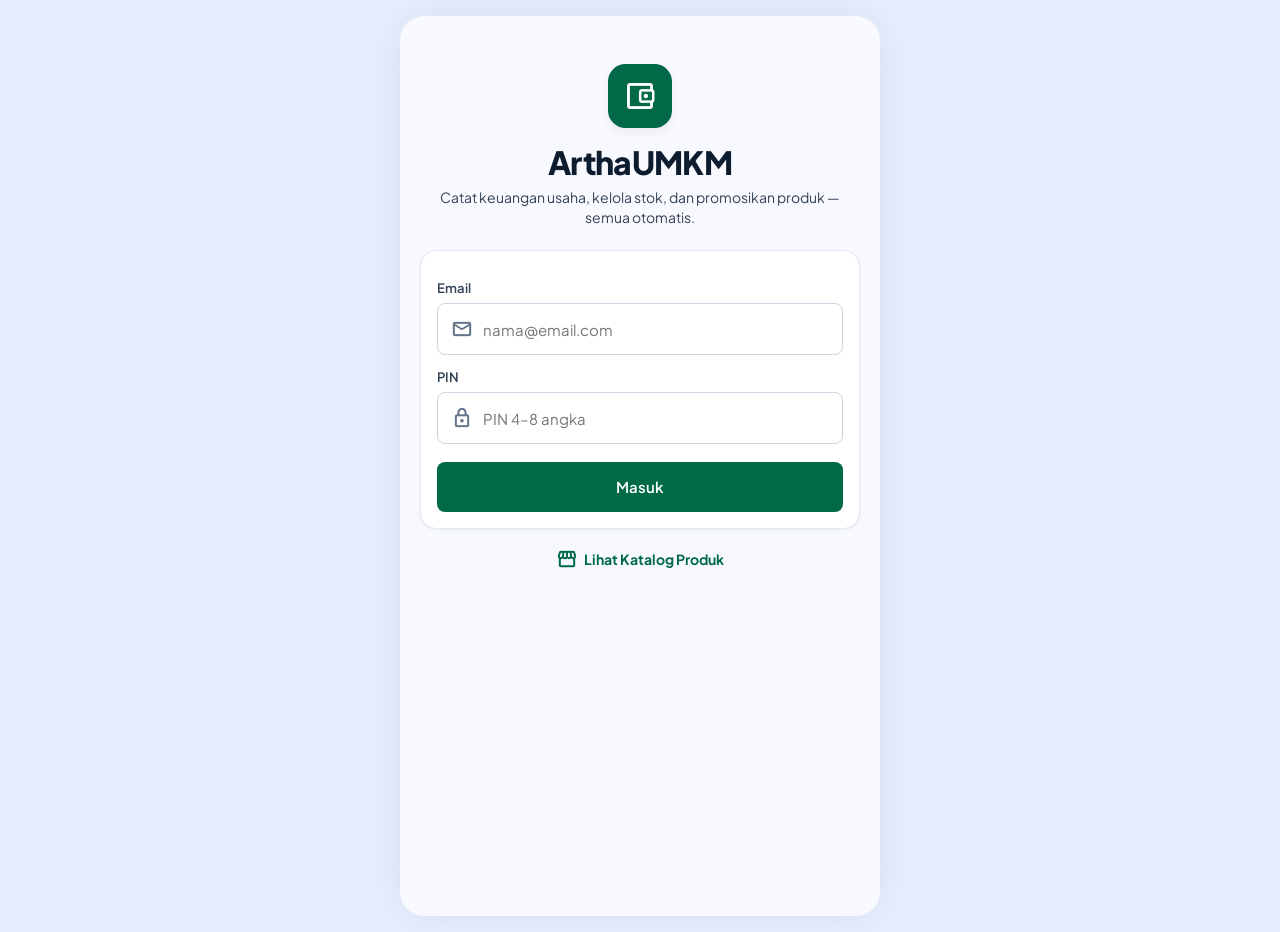
==== index.html @ fe731b88 "Upload pertama" ====
<!DOCTYPE html>
<html lang="id">
<head>
  <meta charset="UTF-8">
  <meta name="viewport" content="width=device-width, initial-scale=1, viewport-fit=cover">
  <meta name="theme-color" content="#006948">
  <title>ArthaUMKM — Keuangan Otomatis UMKM</title>
  <link rel="preconnect" href="https://fonts.googleapis.com">
  <link rel="preconnect" href="https://fonts.gstatic.com" crossorigin>
  <link href="https://fonts.googleapis.com/css2?family=Plus+Jakarta+Sans:wght@400;500;600;700;800&display=swap" rel="stylesheet">
  <link href="https://fonts.googleapis.com/css2?family=Material+Symbols+Outlined:opsz,wght,FILL,GRAD@20..48,400,0..1,0&display=swap" rel="stylesheet">
  <link rel="stylesheet" href="css/style.css">
</head>
<body>
<div id="app">

  <!-- ============ LOGIN ============ -->
  <section id="screen-login" class="screen" hidden>
    <div class="login-wrap">
      <div class="brand-mark"><span class="ms">account_balance_wallet</span></div>
      <h1 class="login-title">ArthaUMKM</h1>
      <p class="login-sub">Catat keuangan usaha, kelola stok, dan promosikan produk — semua otomatis.</p>
      <form id="login-form" class="card login-card" autocomplete="on">
        <label class="field-label" for="login-email">Email</label>
        <div class="input"><span class="ms">mail</span><input id="login-email" type="email" inputmode="email" autocomplete="username" placeholder="nama@email.com" required></div>
        <label class="field-label" for="login-pin">PIN</label>
        <div class="input"><span class="ms">lock</span><input id="login-pin" type="password" inputmode="numeric" autocomplete="current-password" placeholder="PIN 4–8 angka" required></div>
        <button class="btn btn-primary btn-block" type="submit" id="login-btn">Masuk</button>
      </form>
      <a class="link-catalog" href="katalog.html"><span class="ms">storefront</span> Lihat Katalog Produk</a>
    </div>
  </section>

  <!-- ============ SHELL ============ -->
  <div id="shell" hidden>
    <header class="topbar">
      <div class="logo"><span class="ms">account_balance_wallet</span></div>
      <div class="topbar-title"><b>ArthaUMKM</b><small id="topbar-sub">Beranda</small></div>
      <span class="badge" id="role-badge">Pemilik</span>
      <button class="avatar" id="avatar-btn" aria-label="Menu akun"></button>
    </header>

    <main id="views">
      <section id="view-beranda" class="view"></section>
      <section id="view-catat" class="view"></section>
      <section id="view-produk" class="view"></section>
      <section id="view-laporan" class="view"></section>
      <section id="view-transaksi" class="view"></section>
    </main>

    <nav class="bottom-nav" id="bottom-nav">
      <button data-nav="beranda"><span class="ms">dashboard</span><small>Beranda</small></button>
      <button class="nav-spacer" data-nav="catat" aria-label="Catat transaksi"><span class="fab"><span class="ms">add</span></span><small>Catat</small></button>
      <button data-nav="produk"><span class="ms">inventory_2</span><small>Produk</small></button>
      <button data-nav="laporan"><span class="ms">description</span><small>Laporan</small></button>
    </nav>
  </div>

  <div id="sheet-root"></div>
  <div id="notif" class="notif" role="status"></div>
  <div id="loading" class="loading" hidden><div class="spinner"></div></div>
</div>

<script src="js/config.js"></script>
<script src="js/api.js"></script>
<script src="js/utils.js"></script>
<script src="js/app.js"></script>
</body>
</html>
---- css/style.css ----
/* ============================================================
   ArthaUMKM — "Artha Nusantara" design system
   Mobile-first (390px) · Plus Jakarta Sans · Emerald + Slate
   ============================================================ */
:root {
  --bg: #f8f9ff;
  --surface: #ffffff;
  --surface-low: #eff4ff;
  --surface-cont: #e6eeff;
  --surface-high: #dde9ff;
  --ink: #0d1c2f;
  --slate-900: #0f172a;
  --slate-700: #334155;
  --slate-500: #64748b;
  --slate-300: #cbd5e1;
  --border: #e2e8f0;
  --primary: #006948;
  --primary-hover: #005137;
  --primary-c: #00855d;
  --accent: #059669;
  --accent-tint: #ecfdf5;
  --mint: #85f8c4;
  --on-mint: #002114;
  --sec-c: #dae2fd;
  --on-sec-c: #3f465c;
  --tertiary: #ba0035;
  --tert-tint: #fff1f2;
  --tert-border: #ffd0d4;
  --warn: #d97706;
  --warn-tint: #fffbeb;
  --r-sm: .5rem;
  --r-md: .75rem;
  --r-lg: 1rem;
  --r-xl: 1.5rem;
  --sh1: 0 1px 3px rgba(15, 23, 42, .05);
  --sh2: 0 4px 12px -2px rgba(15, 23, 42, .08);
  --sh3: 0 -4px 16px rgba(15, 23, 42, .06);
  --sh4: 0 16px 32px -8px rgba(15, 23, 42, .2);
}

* { box-sizing: border-box; -webkit-tap-highlight-color: transparent; }
html, body { margin: 0; padding: 0; }
body {
  font-family: 'Plus Jakarta Sans', system-ui, -apple-system, 'Segoe UI', Roboto, sans-serif;
  background: var(--surface-cont);
  color: var(--ink);
  font-size: 14px; line-height: 20px;
  font-variant-numeric: tabular-nums;
}
[hidden] { display: none !important; }
button { font: inherit; color: inherit; cursor: pointer; border: 0; background: none; }
input, select, textarea { font: inherit; color: inherit; }
a { color: var(--primary); text-decoration: none; }
h1, h2, h3, p { margin: 0; }

.ms {
  font-family: 'Material Symbols Outlined'; font-weight: 400; font-style: normal;
  font-size: 22px; line-height: 1; letter-spacing: normal; text-transform: none;
  display: inline-block; white-space: nowrap; word-wrap: normal; direction: ltr;
  -webkit-font-feature-settings: 'liga'; font-feature-settings: 'liga'; -webkit-font-smoothing: antialiased;
  font-variation-settings: 'FILL' 0, 'wght' 500; vertical-align: middle; user-select: none; flex: none;
}
.ms.fill { font-variation-settings: 'FILL' 1, 'wght' 500; }
.ms.sm { font-size: 18px; }
.ms.xs { font-size: 16px; }

/* ---------- Layout ---------- */
#app { max-width: 480px; margin: 0 auto; min-height: 100vh; min-height: 100dvh; background: var(--bg); position: relative; box-shadow: 0 0 40px rgba(15, 23, 42, .08); }
.view { display: none; padding: 0 1rem 7.5rem; }
.view.active { display: block; }
.stack > * + * { margin-top: .75rem; }

.topbar {
  position: sticky; top: 0; z-index: 30; display: flex; align-items: center; gap: .6rem;
  padding: .7rem 1rem; background: rgba(248, 249, 255, .92); backdrop-filter: blur(8px);
}
.logo { width: 38px; height: 38px; border-radius: .6rem; background: var(--primary); color: #fff; display: grid; place-items: center; }
.topbar-title { flex: 1; min-width: 0; line-height: 1.1; }
.topbar-title b { display: block; font-size: 20px; font-weight: 800; letter-spacing: -.02em; }
.topbar-title small { color: var(--slate-700); font-weight: 600; font-size: 13px; }
.badge { background: var(--mint); color: var(--on-mint); font-size: 12px; font-weight: 700; padding: .25rem .7rem; border-radius: 99px; }
.avatar { width: 40px; height: 40px; border-radius: 50%; background: var(--primary-c); color: #fff; font-weight: 800; display: grid; place-items: center; border: 2px solid #fff; box-shadow: var(--sh1); }

/* ---------- Cards ---------- */
.card { background: var(--surface); border: 1px solid var(--border); border-radius: var(--r-lg); padding: 1rem; box-shadow: var(--sh1); }
.card.lift { box-shadow: var(--sh2); }
.card-title { font-size: 16px; font-weight: 700; letter-spacing: -.01em; }
.card-sub { font-size: 12px; color: var(--slate-500); }
.row { display: flex; align-items: center; gap: .5rem; }
.row.between { justify-content: space-between; }
.grow { flex: 1; min-width: 0; }
.muted { color: var(--slate-500); }
.small { font-size: 12px; line-height: 16px; }
.up { color: var(--accent); } .down { color: var(--tertiary); }
.sec-head { display: flex; align-items: baseline; justify-content: space-between; margin: 1.1rem 0 .55rem; }
.sec-head h2 { font-size: 18px; font-weight: 700; letter-spacing: -.01em; }
.sec-head a, .sec-head button { color: var(--accent); font-weight: 600; font-size: 13px; }
.page-title { font-size: 24px; font-weight: 800; letter-spacing: -.02em; line-height: 32px; margin: .2rem 0 .8rem; }

/* ---------- Buttons ---------- */
.btn { height: 50px; padding: 0 1.1rem; border-radius: var(--r-sm); font-weight: 600; font-size: 15px; display: inline-flex; align-items: center; justify-content: center; gap: .5rem; transition: transform .05s, background .15s; }
.btn:active { transform: translateY(1px); }
.btn:disabled { opacity: .55; pointer-events: none; }
.btn-primary { background: var(--primary); color: #fff; }
.btn-primary:active { background: var(--primary-hover); }
.btn-mint { background: var(--mint); color: var(--on-mint); }
.btn-soft { background: var(--sec-c); color: var(--on-sec-c); }
.btn-secondary { background: #f1f5f9; color: var(--slate-700); border: 1px solid var(--slate-300); }
.btn-danger { background: var(--tert-tint); color: var(--tertiary); }
.btn-danger-solid { background: var(--tertiary); color: #fff; }
.btn-block { width: 100%; }
.btn-sm { height: 36px; padding: 0 .8rem; font-size: 13px; border-radius: .5rem; }
.icon-btn { width: 40px; height: 40px; border-radius: 50%; display: grid; place-items: center; background: var(--sec-c); color: var(--on-sec-c); position: relative; }
.icon-btn .dot-badge { position: absolute; top: 7px; right: 8px; width: 9px; height: 9px; border-radius: 50%; background: var(--tertiary); border: 2px solid var(--sec-c); }

/* ---------- Chips ---------- */
.chips { display: flex; flex-wrap: wrap; gap: .5rem; }
.chips.scroll { flex-wrap: nowrap; overflow-x: auto; scrollbar-width: none; margin: 0 -1rem; padding: 0 1rem; }
.chips.scroll::-webkit-scrollbar { display: none; }
.chip { height: 36px; padding: 0 .9rem; border-radius: 99px; background: var(--surface-cont); color: var(--on-sec-c); font-weight: 600; font-size: 13px; display: inline-flex; align-items: center; gap: .35rem; white-space: nowrap; border: 1.5px solid transparent; flex: none; }
.chip.outline { background: #fff; border-color: var(--border); color: var(--slate-700); }
.chip.on { background: var(--mint); color: var(--on-mint); border-color: transparent; }
.chip.outline.on { background: var(--accent-tint); color: var(--accent); border-color: var(--accent); }
.chip .count { background: var(--tertiary); color: #fff; border-radius: 99px; font-size: 11px; padding: 0 .4rem; line-height: 16px; }
.chip-primary { background: var(--primary); color: #fff; }
.chip-expense { background: var(--sec-c); color: var(--tertiary); }
.pill { font-size: 11px; font-weight: 700; padding: .15rem .55rem; border-radius: 99px; letter-spacing: .02em; display: inline-flex; align-items: center; gap: .25rem; }
.pill.green { background: var(--accent-tint); color: var(--accent); }
.pill.red { background: var(--tert-tint); color: var(--tertiary); }
.pill.warn { background: var(--warn-tint); color: var(--warn); }
.pill.mint { background: var(--mint); color: var(--on-mint); }

/* ---------- Home ---------- */
.sync-row { display: flex; align-items: center; gap: .4rem; font-size: 12px; font-weight: 600; color: var(--slate-700); padding: .3rem 0; }
.sync-row .dot { width: 8px; height: 8px; border-radius: 50%; background: var(--accent); }
.sync-row .grow { display: flex; align-items: center; gap: .35rem; }
.greet { display: flex; align-items: center; justify-content: space-between; margin: .3rem 0 .9rem; }
.greet h1 { font-size: 24px; font-weight: 800; letter-spacing: -.02em; line-height: 30px; }
.greet p { color: var(--slate-700); display: flex; gap: .3rem; align-items: center; }
.hero { border-radius: var(--r-xl); padding: 1.1rem; color: #fff; background: linear-gradient(135deg, #006948 0%, #00855d 100%); box-shadow: var(--sh2); position: relative; overflow: hidden; }
.hero::after { content: ''; position: absolute; right: -50px; bottom: -60px; width: 190px; height: 190px; border-radius: 50%; background: rgba(255, 255, 255, .08); }
.hero > * { position: relative; z-index: 1; }
.hero-top { display: flex; justify-content: space-between; align-items: center; font-weight: 700; font-size: 13px; letter-spacing: .04em; color: #d6fbe8; text-transform: uppercase; }
.hero-top .pill { background: rgba(255, 255, 255, .22); color: #fff; }
.hero-amount { font-size: 34px; line-height: 42px; font-weight: 800; letter-spacing: -.02em; margin-top: .5rem; }
.hero-growth { display: flex; gap: .5rem; align-items: center; font-size: 13px; color: #d6fbe8; }
.hero-growth b { background: rgba(255, 255, 255, .2); color: #fff; padding: .1rem .5rem; border-radius: .4rem; }
.hero-split { display: grid; grid-template-columns: 1fr 1fr; gap: .5rem; background: rgba(255, 255, 255, .13); border-radius: var(--r-md); padding: .8rem; margin-top: .9rem; }
.hero-split small { display: flex; align-items: center; gap: .3rem; font-size: 12px; font-weight: 600; color: #d6fbe8; }
.hero-split b { display: block; font-size: 17px; font-weight: 800; margin-top: .2rem; letter-spacing: -.01em; }
.hero-foot { display: flex; justify-content: space-between; align-items: flex-end; margin-top: .9rem; font-size: 12px; font-weight: 700; color: #d6fbe8; }
.hero-foot b { font-size: 20px; color: #fff; font-weight: 800; }

.alert-card { background: var(--tert-tint); border: 1px solid var(--tert-border); border-radius: var(--r-lg); padding: .9rem; }
.alert-card .ico { width: 40px; height: 40px; border-radius: 50%; background: var(--tertiary); color: #fff; display: grid; place-items: center; }
.alert-card h3 { color: var(--tertiary); font-size: 15px; font-weight: 700; }
.alert-card p { font-size: 12px; color: var(--slate-700); }
.mini-prod { background: #fff; border-radius: .6rem; padding: .5rem .6rem; display: flex; align-items: center; gap: .4rem; min-width: 0; flex: 1; font-size: 13px; font-weight: 600; }
.mini-prod span:nth-child(2) { flex: 1; overflow: hidden; text-overflow: ellipsis; white-space: nowrap; }

/* bars */
.bars { display: flex; align-items: flex-end; gap: .5rem; height: 170px; margin-top: .6rem; }
.bar-col { flex: 1; display: flex; flex-direction: column; align-items: center; justify-content: flex-end; height: 100%; gap: .2rem; min-width: 0; }
.bar-col .v { font-size: 10px; color: var(--slate-500); white-space: nowrap; }
.bar-col .v.hi { color: var(--primary); font-weight: 800; }
.bar-col .b { width: 100%; max-width: 36px; border-radius: .4rem .4rem .15rem .15rem; background: var(--sec-c); min-height: 3px; transition: height .4s; }
.bar-col .b.hi { background: var(--primary); }
.bar-col .l { font-size: 12px; font-weight: 600; color: var(--slate-700); margin-top: .15rem; }
.bar-col .l.hi { color: var(--primary); font-weight: 800; }
.gbars { display: flex; align-items: flex-end; justify-content: space-around; height: 160px; border-bottom: 1px solid var(--border); margin-top: .8rem; }
.gcol { display: flex; flex-direction: column; align-items: center; justify-content: flex-end; height: 100%; flex: 1; position: relative; }
.gpair { display: flex; align-items: flex-end; gap: 4px; height: 100%; }
.gpair i { display: block; width: 24px; border-radius: .3rem .3rem 0 0; min-height: 2px; }
.gpair i.m { background: var(--primary); } .gpair i.k { background: var(--tertiary); }
.gcol .tag { position: absolute; top: 0; font-size: 10px; background: var(--mint); color: var(--on-mint); border-radius: 99px; padding: 0 .4rem; font-weight: 700; }
.glabels { display: flex; justify-content: space-around; margin-top: .4rem; font-size: 12px; font-weight: 600; color: var(--slate-700); }
.glabels span { flex: 1; text-align: center; }
.legend { display: flex; gap: 1rem; font-size: 12px; font-weight: 600; margin-top: .6rem; }
.legend i { display: inline-block; width: 10px; height: 10px; border-radius: 50%; margin-right: .3rem; }

/* ---------- Transaction list ---------- */
.tx-list { padding: 0 .9rem; }
.tx { display: flex; align-items: center; gap: .7rem; padding: .75rem 0; border-bottom: 1px solid #f1f5f9; }
.tx:last-child { border-bottom: 0; }
.tx-ico { width: 40px; height: 40px; border-radius: 50%; display: grid; place-items: center; flex: none; }
.tx-ico.in { background: var(--accent-tint); color: var(--accent); }
.tx-ico.out { background: var(--tert-tint); color: var(--tertiary); }
.tx-title { font-weight: 600; font-size: 14px; color: var(--slate-900); overflow: hidden; text-overflow: ellipsis; white-space: nowrap; }
.tx-sub { font-size: 12px; color: var(--slate-500); display: flex; flex-wrap: wrap; gap: .25rem .45rem; align-items: center; }
.tx-amt { text-align: right; flex: none; }
.tx-amt b { display: block; font-size: 15px; font-weight: 700; letter-spacing: -.01em; }
.tx-amt small { font-size: 12px; color: var(--slate-700); font-weight: 600; }
.tx-amt .in { color: var(--accent); } .tx-amt .out { color: var(--tertiary); }
.tag { background: var(--sec-c); color: var(--on-sec-c); font-size: 11px; font-weight: 600; padding: 0 .4rem; border-radius: .3rem; display: inline-flex; align-items: center; gap: .2rem; }
.tx-actions { display: flex; gap: .3rem; margin-top: .3rem; }
.mini-btn { font-size: 12px; font-weight: 600; padding: .15rem .55rem; border-radius: .4rem; background: var(--sec-c); color: var(--on-sec-c); display: inline-flex; align-items: center; gap: .2rem; }
.mini-btn.danger { background: var(--tert-tint); color: var(--tertiary); }

/* ---------- Forms ---------- */
.field-label { display: block; font-weight: 600; font-size: 13px; color: var(--slate-700); margin: .7rem 0 .35rem; }
.input { display: flex; align-items: center; gap: .5rem; min-height: 52px; background: #fff; border: 1.5px solid var(--slate-300); border-radius: var(--r-sm); padding: 0 .8rem; color: var(--slate-500); }
.input.soft { background: var(--surface-low); border-color: transparent; }
.input:focus-within { outline: 2px solid var(--primary); outline-offset: 0; border-color: var(--primary); }
.input input, .input select, .input textarea { flex: 1; min-width: 0; border: 0; outline: 0; background: transparent; color: var(--ink); height: 48px; font-size: 15px; }
.input textarea { height: auto; padding: .8rem 0; resize: none; }
.input select { appearance: none; -webkit-appearance: none; }
.rp-input { display: flex; align-items: center; background: var(--surface-low); border-radius: var(--r-md); padding: 0 .9rem; height: 64px; }
.rp-input .rp { font-weight: 700; font-size: 20px; color: var(--slate-700); margin-right: .5rem; }
.rp-input input { flex: 1; min-width: 0; border: 0; background: transparent; outline: 0; font-size: 30px; font-weight: 800; color: var(--primary); letter-spacing: -.02em; }
.rp-input.out input { color: var(--tertiary); }
.seg { display: grid; grid-template-columns: 1fr 1fr; gap: 0; background: var(--surface-cont); padding: .25rem; border-radius: var(--r-md); }
.seg button { height: 46px; border-radius: .6rem; font-weight: 700; font-size: 15px; display: flex; align-items: center; justify-content: center; gap: .4rem; color: var(--slate-700); }
.seg button.on.in { background: var(--primary); color: #fff; box-shadow: var(--sh2); }
.seg button.on.out { background: var(--tertiary); color: #fff; box-shadow: var(--sh2); }
.banner { display: flex; align-items: center; gap: .5rem; background: var(--surface-cont); border-radius: var(--r-md); padding: .5rem .75rem; font-size: 12px; font-weight: 600; color: var(--slate-700); }
.banner .pill { margin-left: auto; background: var(--mint); color: var(--on-mint); }
.stepper { display: inline-flex; align-items: center; background: #fff; border-radius: .6rem; box-shadow: var(--sh1); }
.stepper button { width: 44px; height: 44px; display: grid; place-items: center; color: var(--slate-700); }
.stepper b { min-width: 36px; text-align: center; font-weight: 700; }
.sel-prod { background: var(--surface-low); border-radius: var(--r-md); padding: .7rem; margin-top: .6rem; }
.thumb { width: 52px; height: 52px; border-radius: .6rem; object-fit: cover; background: var(--surface-high); flex: none; display: grid; place-items: center; color: var(--on-sec-c); overflow: hidden; }
.thumb img { width: 100%; height: 100%; object-fit: cover; }
.file-box { display: flex; align-items: center; gap: .7rem; background: var(--surface-low); border: 1.5px dashed var(--slate-300); border-radius: var(--r-md); padding: .7rem; }
.switch { position: relative; width: 50px; height: 28px; flex: none; display: inline-block; }
.switch input { opacity: 0; width: 0; height: 0; position: absolute; }
.switch span { position: absolute; inset: 0; background: var(--slate-300); border-radius: 99px; transition: .2s; }
.switch span::after { content: ''; position: absolute; width: 22px; height: 22px; left: 3px; top: 3px; border-radius: 50%; background: #fff; transition: .2s; box-shadow: var(--sh1); }
.switch input:checked + span { background: var(--primary); }
.switch input:checked + span::after { transform: translateX(22px); }
.ico-box { width: 40px; height: 40px; border-radius: .6rem; display: grid; place-items: center; background: var(--sec-c); color: var(--on-sec-c); flex: none; }
.fine { text-align: center; color: var(--slate-500); font-size: 12px; margin-top: .6rem; }

/* ---------- Produk ---------- */
.prod-card { background: #fff; border: 1px solid var(--border); border-radius: var(--r-lg); padding: .8rem; box-shadow: var(--sh1); }
.prod-top { display: flex; gap: .8rem; }
.prod-img { width: 84px; height: 84px; border-radius: .7rem; background: var(--surface-high); overflow: hidden; flex: none; display: grid; place-items: center; color: var(--on-sec-c); position: relative; }
.prod-img img { width: 100%; height: 100%; object-fit: cover; }
.prod-img .sku { position: absolute; left: 4px; top: 4px; background: rgba(15, 23, 42, .7); color: #fff; font-size: 10px; font-weight: 700; padding: 0 .35rem; border-radius: .3rem; }
.prod-cat { font-size: 11px; font-weight: 800; letter-spacing: .06em; color: var(--accent); text-transform: uppercase; }
.prod-name { font-size: 17px; font-weight: 700; line-height: 22px; letter-spacing: -.01em; }
.price-box { display: grid; grid-template-columns: 1fr 1fr; gap: .5rem; background: var(--surface-low); border-radius: var(--r-md); padding: .6rem .8rem; margin-top: .7rem; }
.price-box small { font-size: 12px; color: var(--slate-700); }
.price-box b { display: block; font-size: 16px; font-weight: 800; }
.prod-foot { display: flex; align-items: center; justify-content: space-between; gap: .5rem; margin-top: .7rem; }
.prod-foot label { display: flex; align-items: center; gap: .5rem; font-weight: 600; font-size: 13px; }
.prod-card.habis .prod-name, .prod-card.habis .prod-img { opacity: .6; }
.restock-note { background: var(--tert-tint); border-radius: var(--r-md); padding: .6rem .8rem; margin-top: .7rem; font-size: 12px; color: var(--tertiary); font-weight: 600; }
.search { display: flex; align-items: center; gap: .6rem; background: #fff; border-radius: var(--r-md); padding: 0 .9rem; height: 50px; border: 1px solid var(--border); box-shadow: var(--sh1); color: var(--slate-500); }
.search input { flex: 1; border: 0; outline: 0; background: transparent; height: 48px; font-size: 15px; color: var(--ink); }

/* ---------- Report ---------- */
.rank { display: flex; align-items: center; gap: .7rem; background: var(--surface-low); border-radius: var(--r-md); padding: .6rem; }
.rank .thumb { position: relative; }
.rank .no { position: absolute; left: 2px; top: 2px; width: 18px; height: 18px; border-radius: 50%; background: var(--primary); color: #fff; font-size: 11px; font-weight: 800; display: grid; place-items: center; }
.insight { display: flex; gap: .6rem; background: var(--accent-tint); color: #065f46; border-radius: var(--r-md); padding: .7rem .8rem; font-size: 13px; font-weight: 500; margin-top: .8rem; }
.inv { background: var(--surface-low); border-radius: var(--r-md); padding: .8rem; }

/* ---------- Bottom nav ---------- */
.bottom-nav { position: fixed; bottom: 0; left: 50%; transform: translateX(-50%); width: 100%; max-width: 480px; height: 68px; padding-bottom: env(safe-area-inset-bottom); box-sizing: content-box; background: #fff; border-top: 1px solid var(--border); box-shadow: var(--sh3); display: grid; grid-template-columns: repeat(4, 1fr); z-index: 40; }
.bottom-nav button { display: flex; flex-direction: column; align-items: center; justify-content: center; gap: 2px; color: var(--slate-500); position: relative; }
.bottom-nav button small { font-size: 12px; font-weight: 600; }
.bottom-nav button.on { color: var(--primary); }
.bottom-nav .ms { font-size: 26px; }
.bottom-nav button.on .ms { font-variation-settings: 'FILL' 1, 'wght' 500; }
.nav-spacer { justify-content: flex-end !important; padding-bottom: 8px; }
.nav-spacer .fab { position: absolute; top: -26px; width: 54px; height: 54px; border-radius: 50%; background: var(--primary); color: #fff; display: grid; place-items: center; box-shadow: 0 6px 16px rgba(0, 105, 72, .4); border: 4px solid var(--bg); }
.nav-spacer .fab .ms { color: #fff; font-size: 30px; }
body.staff .bottom-nav { display: none; }
body.staff .view { padding-bottom: 2rem; }

/* ---------- Sheet / modal ---------- */
.backdrop { position: fixed; inset: 0; background: rgba(15, 23, 42, .5); backdrop-filter: blur(4px); z-index: 80; display: flex; align-items: flex-end; justify-content: center; animation: fade .2s; }
.sheet { width: 100%; max-width: 480px; max-height: 92vh; overflow-y: auto; background: #fff; border-radius: 20px 20px 0 0; padding: 1rem 1rem calc(1.2rem + env(safe-area-inset-bottom)); box-shadow: var(--sh4); animation: up .25s; }
.sheet .grab { width: 40px; height: 4px; border-radius: 4px; background: var(--slate-300); margin: 0 auto .8rem; }
.sheet h2 { font-size: 20px; font-weight: 800; letter-spacing: -.01em; margin-bottom: .6rem; }
.sheet .actions { display: grid; gap: .5rem; margin-top: 1rem; }
.sheet .actions.two { grid-template-columns: 1fr 1fr; }
@keyframes up { from { transform: translateY(40px); opacity: 0; } to { transform: none; opacity: 1; } }
@keyframes fade { from { opacity: 0; } to { opacity: 1; } }

.notif { position: fixed; left: 50%; top: 14px; transform: translate(-50%, -80px); background: var(--slate-900); color: #fff; padding: .7rem 1rem; border-radius: var(--r-md); font-weight: 600; z-index: 120; max-width: min(440px, 92vw); transition: transform .3s; box-shadow: var(--sh4); font-size: 14px; }
.notif.show { transform: translate(-50%, 0); }
.notif.notif-error { background: var(--tertiary); }
.notif.notif-success { background: var(--primary); }
.loading { position: fixed; inset: 0; background: rgba(248, 249, 255, .6); z-index: 110; display: grid; place-items: center; }
.spinner { width: 42px; height: 42px; border-radius: 50%; border: 4px solid var(--mint); border-top-color: var(--primary); animation: spin .8s linear infinite; }
@keyframes spin { to { transform: rotate(360deg); } }
.skel { background: linear-gradient(90deg, #e6eeff 25%, #f4f7ff 50%, #e6eeff 75%); background-size: 200% 100%; animation: sk 1.2s infinite; border-radius: var(--r-lg); }
@keyframes sk { to { background-position: -200% 0; } }
.empty { text-align: center; color: var(--slate-500); padding: 2rem 1rem; }
.empty .ms { font-size: 40px; color: var(--slate-300); display: block; margin: 0 auto .4rem; }

/* ---------- Login ---------- */
.screen { min-height: 100vh; min-height: 100dvh; }
.login-wrap { padding: 3rem 1.25rem 2rem; display: flex; flex-direction: column; align-items: stretch; }
.brand-mark { width: 64px; height: 64px; border-radius: 1.1rem; background: var(--primary); color: #fff; display: grid; place-items: center; margin: 0 auto .9rem; box-shadow: var(--sh2); }
.brand-mark .ms { font-size: 34px; }
.login-title { text-align: center; font-size: 32px; font-weight: 800; letter-spacing: -.02em; line-height: 40px; }
.login-sub { text-align: center; color: var(--slate-700); margin: .3rem 0 1.4rem; }
.login-card .btn { margin-top: 1.1rem; }
.link-catalog { margin: 1.2rem auto 0; display: inline-flex; align-items: center; gap: .4rem; font-weight: 700; }

/* ---------- Katalog publik ---------- */
.cat-head { padding: 1.3rem 1rem .6rem; }
.cat-head h1 { font-size: 26px; font-weight: 800; letter-spacing: -.02em; line-height: 32px; }
.cat-head p { color: var(--slate-700); margin-top: .2rem; }
.grid { display: grid; grid-template-columns: 1fr 1fr; gap: .75rem; }
.p-card { background: #fff; border: 1px solid var(--border); border-radius: var(--r-lg); overflow: hidden; box-shadow: var(--sh1); display: flex; flex-direction: column; }
.p-img { aspect-ratio: 1; background: var(--surface-high); display: grid; place-items: center; color: var(--on-sec-c); position: relative; }
.p-img img { width: 100%; height: 100%; object-fit: cover; }
.p-img .pill { position: absolute; top: 8px; left: 8px; }
.p-body { padding: .7rem; display: flex; flex-direction: column; gap: .2rem; flex: 1; }
.p-body .cat { font-size: 10px; font-weight: 800; letter-spacing: .06em; color: var(--accent); text-transform: uppercase; }
.p-body h3 { font-size: 14px; font-weight: 700; line-height: 18px; }
.p-body .price { font-size: 16px; font-weight: 800; color: var(--primary); margin-top: auto; padding-top: .3rem; }
.p-body .btn { height: 38px; font-size: 13px; margin-top: .4rem; }
.cat-wrap { padding: 0 1rem 2rem; }

@media (min-width: 640px) { body { padding: 1rem 0; } #app { border-radius: 24px; overflow: hidden; min-height: calc(100vh - 2rem); } .bottom-nav { bottom: 1rem; border-radius: 0 0 24px 24px; } }
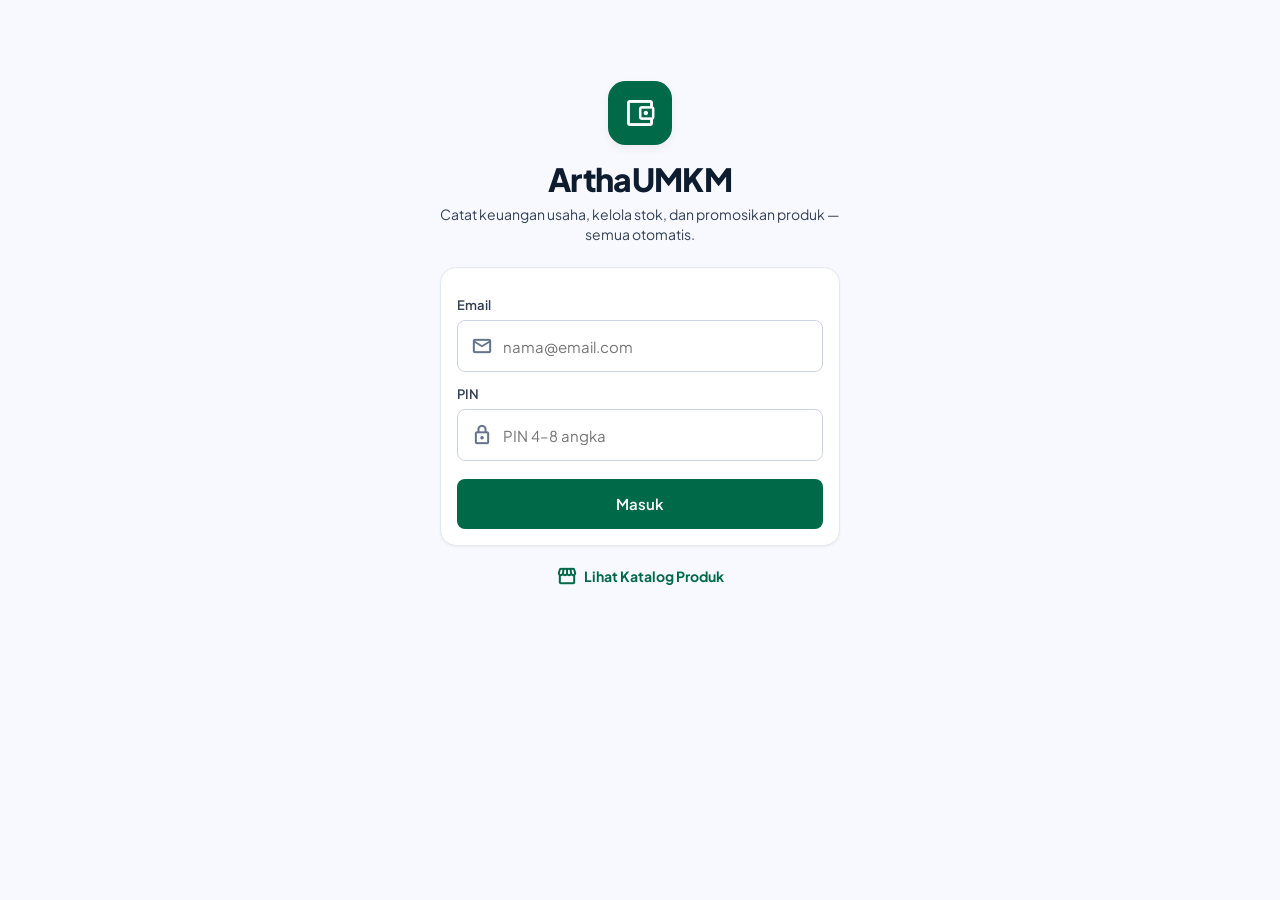
==== commit 01d0528e: "Tampilan responsif laptop/PC" ====
--- a/index.html
+++ b/index.html
@@ -49,10 +49,12 @@
     </main>
 
     <nav class="bottom-nav" id="bottom-nav">
+      <div class="side-brand"><div class="logo"><span class="ms">account_balance_wallet</span></div><div><b>ArthaUMKM</b><small>Keuangan UMKM</small></div></div>
       <button data-nav="beranda"><span class="ms">dashboard</span><small>Beranda</small></button>
       <button class="nav-spacer" data-nav="catat" aria-label="Catat transaksi"><span class="fab"><span class="ms">add</span></span><small>Catat</small></button>
       <button data-nav="produk"><span class="ms">inventory_2</span><small>Produk</small></button>
       <button data-nav="laporan"><span class="ms">description</span><small>Laporan</small></button>
+      <button class="desk-only" data-nav="transaksi"><span class="ms">receipt_long</span><small>Semua Transaksi</small></button>
     </nav>
   </div>
 
--- a/css/style.css
+++ b/css/style.css
@@ -317,3 +317,87 @@
 .cat-wrap { padding: 0 1rem 2rem; }
 
 @media (min-width: 640px) { body { padding: 1rem 0; } #app { border-radius: 24px; overflow: hidden; min-height: calc(100vh - 2rem); } .bottom-nav { bottom: 1rem; border-radius: 0 0 24px 24px; } }
+
+/* ============================================================
+   RESPONSIF — kolom, tablet, dan laptop/PC
+   ============================================================ */
+.cols > .col + .col { margin-top: .75rem; }
+.bottom-nav .side-brand, .bottom-nav .desk-only { display: none; }
+
+@media (min-width: 640px) {
+  #app.wide { max-width: 1200px; }
+  .wide .cat-head { padding: 2rem 1.5rem .8rem; }
+  .wide .cat-wrap { padding: 0 1.5rem 3rem; }
+  .wide .grid { grid-template-columns: repeat(auto-fill, minmax(210px, 1fr)); gap: 1rem; }
+}
+
+@media (min-width: 1024px) {
+  body { padding: 0; background: var(--bg); }
+  #app { max-width: none; border-radius: 0; box-shadow: none; overflow: visible; min-height: 100vh; }
+  #app.wide { max-width: 1200px; }
+  .login-wrap { max-width: 440px; margin: 0 auto; padding-top: 9vh; }
+
+  /* --- Kerangka: sidebar kiri + konten --- */
+  #shell { display: grid; grid-template-columns: 256px minmax(0, 1fr); grid-template-rows: auto 1fr; min-height: 100vh; }
+  .topbar { grid-column: 2; grid-row: 1; padding: 1.3rem 2rem .7rem; }
+  .topbar .logo, .topbar-title b { display: none; }
+  .topbar-title small { font-size: 24px; line-height: 32px; font-weight: 800; letter-spacing: -.02em; color: var(--ink); }
+  #views { grid-column: 2; grid-row: 2; width: 100%; max-width: 1240px; padding: 0 2rem 3rem; }
+  .view { padding: 0 0 2rem; }
+
+  /* --- Menu bawah berubah jadi sidebar --- */
+  .bottom-nav {
+    grid-column: 1; grid-row: 1 / span 2; align-self: start;
+    position: sticky; top: 0; bottom: auto; left: auto; transform: none;
+    width: auto; max-width: none; height: 100vh; box-sizing: border-box;
+    padding: 1.4rem .9rem; display: flex; flex-direction: column; gap: .3rem;
+    border-top: 0; border-right: 1px solid var(--border); border-radius: 0; box-shadow: none;
+  }
+  .bottom-nav .side-brand { display: flex; align-items: center; gap: .7rem; padding: .2rem .6rem 1.2rem; order: -2; }
+  .side-brand b { display: block; font-size: 20px; line-height: 22px; font-weight: 800; letter-spacing: -.02em; }
+  .side-brand small { color: var(--slate-500); font-size: 12px; font-weight: 600; }
+  .bottom-nav .desk-only { display: flex; }
+  .bottom-nav button { flex-direction: row; justify-content: flex-start; gap: .8rem; padding: .75rem .9rem; border-radius: .8rem; }
+  .bottom-nav button small { font-size: 14px; }
+  .bottom-nav button:hover { background: var(--surface-low); }
+  .bottom-nav button.on { background: var(--accent-tint); }
+  .bottom-nav .ms { font-size: 24px; }
+  .bottom-nav .nav-spacer, .bottom-nav .nav-spacer.on, .bottom-nav .nav-spacer:hover {
+    order: -1; justify-content: flex-start; padding: .85rem .9rem; margin-bottom: .8rem;
+    background: var(--primary); color: #fff !important;
+  }
+  .bottom-nav .nav-spacer:hover { background: var(--primary-hover); }
+  .nav-spacer .fab { position: static; width: auto; height: auto; background: none; box-shadow: none; border: 0; display: inline-grid; }
+  .nav-spacer .fab .ms { font-size: 24px; }
+
+  /* Karyawan: tanpa sidebar, form di tengah */
+  body.staff #shell { grid-template-columns: minmax(0, 1fr); }
+  body.staff .topbar { grid-column: 1; max-width: 900px; width: 100%; margin: 0 auto; }
+  body.staff #views { grid-column: 1; max-width: 900px; margin: 0 auto; }
+  body.staff .topbar .logo { display: grid; }
+  body.staff .topbar-title b { display: block; }
+  body.staff .topbar-title small { font-size: 13px; line-height: 16px; font-weight: 600; color: var(--slate-700); }
+
+  /* --- Tata letak 2 kolom --- */
+  .cols { display: grid; grid-template-columns: 1fr 1fr; gap: 1.5rem; align-items: start; }
+  .cols > .col { min-width: 0; }
+  .cols > .col + .col { margin-top: 0; }
+  .cols > .col > :first-child { margin-top: 0 !important; }
+  #prod-list { display: grid; grid-template-columns: repeat(auto-fill, minmax(340px, 1fr)); gap: 1rem; }
+  #prod-list > * { margin-top: 0 !important; }
+  #view-transaksi { max-width: 900px; }
+  .chips.scroll { margin: 0; padding: 0; flex-wrap: wrap; overflow: visible; }
+  .hero-amount { font-size: 40px; line-height: 48px; }
+  .bars, .gbars { height: 200px; }
+
+  /* --- Popup di tengah layar --- */
+  .backdrop { align-items: center; }
+  .sheet { border-radius: 20px; max-width: 540px; padding-bottom: 1.2rem; animation: pop .2s; }
+  .sheet .grab { display: none; }
+  @keyframes pop { from { transform: scale(.97); opacity: 0; } to { transform: none; opacity: 1; } }
+}
+
+@media (min-width: 1600px) {
+  #shell { grid-template-columns: 280px minmax(0, 1fr); }
+  #views { max-width: 1360px; }
+}
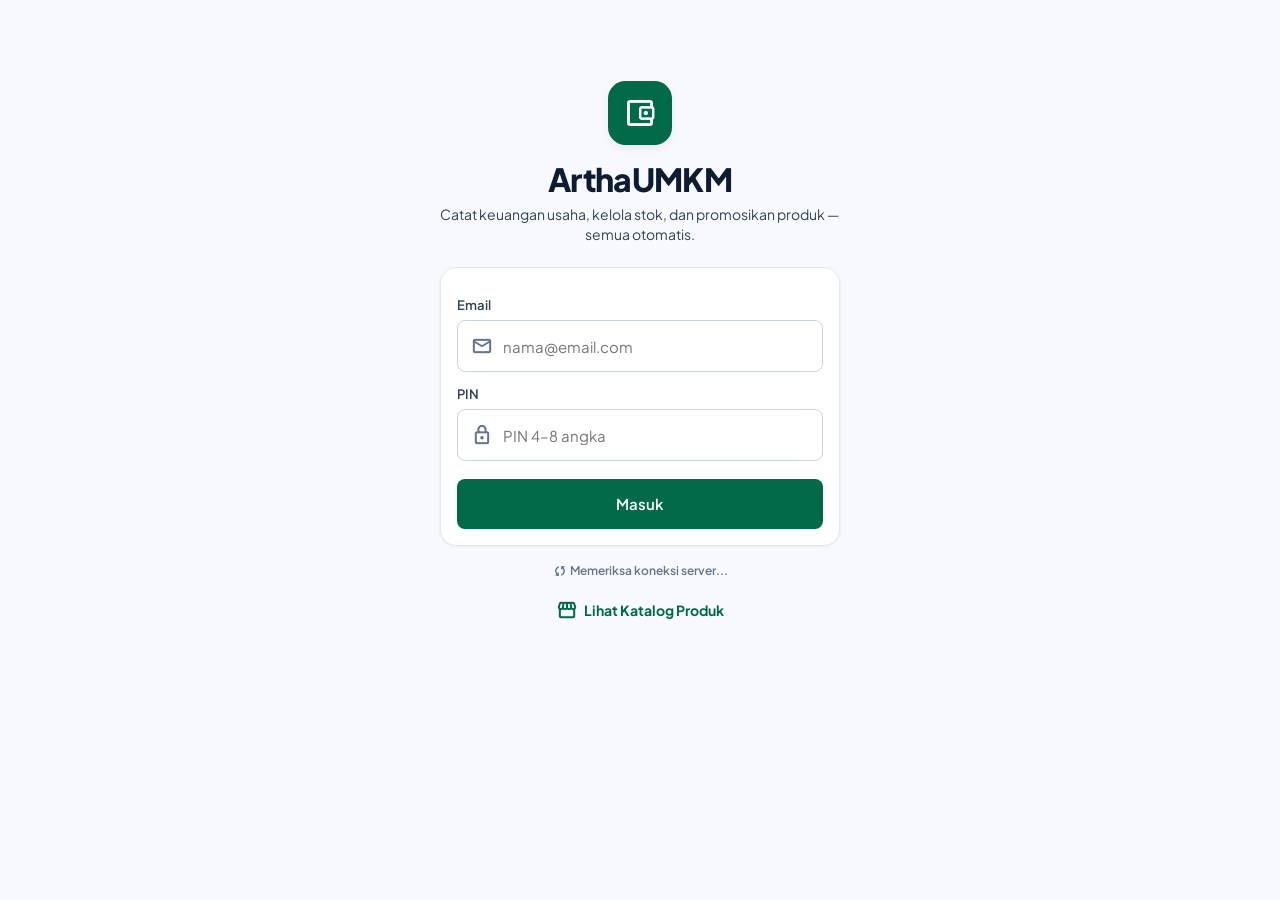
==== commit 108655c4: "Diagnostik login" ====
--- a/index.html
+++ b/index.html
@@ -27,6 +27,7 @@
         <div class="input"><span class="ms">lock</span><input id="login-pin" type="password" inputmode="numeric" autocomplete="current-password" placeholder="PIN 4–8 angka" required></div>
         <button class="btn btn-primary btn-block" type="submit" id="login-btn">Masuk</button>
       </form>
+      <p class="conn" id="conn-status" aria-live="polite"></p>
       <a class="link-catalog" href="katalog.html"><span class="ms">storefront</span> Lihat Katalog Produk</a>
     </div>
   </section>
@@ -35,7 +36,14 @@
   <div id="shell" hidden>
     <header class="topbar">
       <div class="logo"><span class="ms">account_balance_wallet</span></div>
-      <div class="topbar-title"><b>ArthaUMKM</b><small id="topbar-sub">Beranda</small></div>
+      <div class="store-ico"><span class="ms">storefront</span></div>
+      <div class="topbar-title">
+        <b class="t-app">ArthaUMKM</b><b class="t-store" id="topbar-store">ArthaUMKM</b>
+        <small class="t-view" id="topbar-sub">Beranda</small><small class="t-owner" id="topbar-owner"></small>
+      </div>
+      <span class="live-pill"><i></i> Live Sync Aktif</span>
+      <button class="icon-btn bell-d" data-act="bell" aria-label="Notifikasi"><span class="ms">notifications</span><span class="dot-badge" id="bell-dot" hidden></span></button>
+      <div class="user-box"><b id="user-name"></b><small id="user-role"></small></div>
       <span class="badge" id="role-badge">Pemilik</span>
       <button class="avatar" id="avatar-btn" aria-label="Menu akun"></button>
     </header>
@@ -49,12 +57,14 @@
     </main>
 
     <nav class="bottom-nav" id="bottom-nav">
-      <div class="side-brand"><div class="logo"><span class="ms">account_balance_wallet</span></div><div><b>ArthaUMKM</b><small>Keuangan UMKM</small></div></div>
+      <div class="side-brand"><div class="logo"><span class="ms">account_balance_wallet</span></div><div><b>ArthaUMKM</b><small>Terminal Kasir &amp; Buku</small></div></div>
+      <div class="side-sync"><span class="ms sm">sync_alt</span> Tersinkron ke Sheets</div>
       <button data-nav="beranda"><span class="ms">dashboard</span><small>Beranda</small></button>
-      <button class="nav-spacer" data-nav="catat" aria-label="Catat transaksi"><span class="fab"><span class="ms">add</span></span><small>Catat</small></button>
-      <button data-nav="produk"><span class="ms">inventory_2</span><small>Produk</small></button>
-      <button data-nav="laporan"><span class="ms">description</span><small>Laporan</small></button>
+      <button class="nav-spacer" data-nav="catat" aria-label="Catat transaksi"><span class="fab"><span class="ms">add</span></span><span class="ms d-ico">edit_note</span><small><span class="l-m">Catat</span><span class="l-d">Catat Transaksi</span></small></button>
+      <button data-nav="produk"><span class="ms">inventory_2</span><small><span class="l-m">Produk</span><span class="l-d">Produk &amp; Stok</span></small></button>
+      <button data-nav="laporan"><span class="ms">description</span><small><span class="l-m">Laporan</span><span class="l-d">Laporan &amp; PDF</span></small></button>
       <button class="desk-only" data-nav="transaksi"><span class="ms">receipt_long</span><small>Semua Transaksi</small></button>
+      <div class="side-status"><div><small>Status Cloud</small><b id="side-status"><i></i> Terhubung</b></div><span class="ms">cloud_done</span></div>
     </nav>
   </div>
 
--- a/css/style.css
+++ b/css/style.css
@@ -322,6 +322,8 @@
    RESPONSIF — kolom, tablet, dan laptop/PC
    ============================================================ */
 .cols > .col + .col { margin-top: .75rem; }
+.store-ico, .live-pill, .bell-d, .user-box, .topbar-title .t-store, .topbar-title .t-owner, .d-only, .nav-spacer .d-ico, .l-d, .bottom-nav .side-sync, .bottom-nav .side-status { display: none; }
+.topbar-title b.t-app { display: block; }
 .bottom-nav .side-brand, .bottom-nav .desk-only { display: none; }
 
 @media (min-width: 640px) {
@@ -340,8 +342,17 @@
   /* --- Kerangka: sidebar kiri + konten --- */
   #shell { display: grid; grid-template-columns: 256px minmax(0, 1fr); grid-template-rows: auto 1fr; min-height: 100vh; }
   .topbar { grid-column: 2; grid-row: 1; padding: 1.3rem 2rem .7rem; }
-  .topbar .logo, .topbar-title b { display: none; }
-  .topbar-title small { font-size: 24px; line-height: 32px; font-weight: 800; letter-spacing: -.02em; color: var(--ink); }
+  .topbar { gap: .9rem; border-bottom: 1px solid var(--border); background: rgba(255, 255, 255, .9); padding: .8rem 2rem; }
+  .topbar .logo, .topbar .badge, .topbar-title .t-app, .topbar-title .t-view { display: none; }
+  .store-ico { display: grid; width: 42px; height: 42px; border-radius: .7rem; background: var(--sec-c); color: var(--on-sec-c); place-items: center; }
+  .topbar-title .t-store { display: block; font-size: 18px; line-height: 22px; font-weight: 700; letter-spacing: -.01em; }
+  .topbar-title .t-owner { display: block; font-size: 12px; color: var(--slate-500); font-weight: 500; }
+  .live-pill { display: inline-flex; align-items: center; gap: .4rem; background: var(--surface-low); border-radius: 99px; padding: .3rem .8rem; font-size: 12px; font-weight: 700; color: var(--slate-700); }
+  .live-pill i { width: 8px; height: 8px; border-radius: 50%; background: var(--accent); }
+  .bell-d { display: grid; }
+  .user-box { display: block; text-align: right; line-height: 16px; }
+  .user-box b { display: block; font-size: 14px; }
+  .user-box small { font-size: 12px; color: var(--slate-500); }
   #views { grid-column: 2; grid-row: 2; width: 100%; max-width: 1240px; padding: 0 2rem 3rem; }
   .view { padding: 0 0 2rem; }
 
@@ -360,23 +371,23 @@
   .bottom-nav button { flex-direction: row; justify-content: flex-start; gap: .8rem; padding: .75rem .9rem; border-radius: .8rem; }
   .bottom-nav button small { font-size: 14px; }
   .bottom-nav button:hover { background: var(--surface-low); }
-  .bottom-nav button.on { background: var(--accent-tint); }
+  .bottom-nav button.on { background: var(--primary-c); color: #fff; }
   .bottom-nav .ms { font-size: 24px; }
-  .bottom-nav .nav-spacer, .bottom-nav .nav-spacer.on, .bottom-nav .nav-spacer:hover {
-    order: -1; justify-content: flex-start; padding: .85rem .9rem; margin-bottom: .8rem;
-    background: var(--primary); color: #fff !important;
-  }
-  .bottom-nav .nav-spacer:hover { background: var(--primary-hover); }
-  .nav-spacer .fab { position: static; width: auto; height: auto; background: none; box-shadow: none; border: 0; display: inline-grid; }
-  .nav-spacer .fab .ms { font-size: 24px; }
+  .nav-spacer .fab { display: none; }
+  .nav-spacer .d-ico { display: inline-block; }
+  .bottom-nav .side-sync { display: flex; align-items: center; gap: .4rem; background: var(--sec-c); color: var(--on-sec-c); border-radius: .7rem; padding: .5rem .8rem; font-size: 12px; font-weight: 700; margin: 0 0 1rem; }
+  .l-m { display: none; } .l-d { display: inline; }
+  .bottom-nav .side-status { display: flex; align-items: center; justify-content: space-between; margin-top: auto; background: var(--surface-low); border-radius: .8rem; padding: .7rem .9rem; color: var(--on-sec-c); }
+  .side-status small { display: block; font-size: 11px; font-weight: 700; }
+  .side-status b { display: flex; align-items: center; gap: .35rem; color: var(--primary); font-size: 14px; }
+  .side-status b i { width: 8px; height: 8px; border-radius: 50%; background: var(--accent); }
+  .side-status.off b { color: var(--tertiary); } .side-status.off b i { background: var(--tertiary); }
 
   /* Karyawan: tanpa sidebar, form di tengah */
   body.staff #shell { grid-template-columns: minmax(0, 1fr); }
   body.staff .topbar { grid-column: 1; max-width: 900px; width: 100%; margin: 0 auto; }
   body.staff #views { grid-column: 1; max-width: 900px; margin: 0 auto; }
-  body.staff .topbar .logo { display: grid; }
-  body.staff .topbar-title b { display: block; }
-  body.staff .topbar-title small { font-size: 13px; line-height: 16px; font-weight: 600; color: var(--slate-700); }
+  body.staff .bell-d { display: none; }
 
   /* --- Tata letak 2 kolom --- */
   .cols { display: grid; grid-template-columns: 1fr 1fr; gap: 1.5rem; align-items: start; }
@@ -401,3 +412,98 @@
   #shell { grid-template-columns: 280px minmax(0, 1fr); }
   #views { max-width: 1360px; }
 }
+
+/* ============================================================
+   DASHBOARD DESKTOP (Beranda ≥1024px)
+   ============================================================ */
+@media (min-width: 1024px) {
+  .m-only { display: none !important; }
+  .d-only { display: block; }
+  #view-beranda { padding-top: 1.2rem; }
+}
+.dx-card { background: #fff; border: 1px solid var(--border); border-radius: var(--r-lg); padding: 1.2rem; box-shadow: var(--sh1); }
+.dx-head { display: flex; align-items: flex-start; justify-content: space-between; gap: 1rem; }
+.dx-head h2 { font-size: 20px; line-height: 26px; font-weight: 700; letter-spacing: -.01em; display: flex; align-items: center; gap: .5rem; }
+.dx-head h2 .ms { color: var(--primary); }
+.dx-sub { font-size: 13px; color: var(--slate-500); margin-top: .2rem; }
+.dx-welcome { display: flex; justify-content: space-between; align-items: center; gap: 1.5rem; background: var(--surface-low); border-color: transparent; padding: 1.4rem 1.6rem; }
+.dx-welcome h1 { font-size: 28px; line-height: 36px; font-weight: 800; letter-spacing: -.02em; }
+.dx-chip { background: var(--mint); color: var(--on-mint); font-size: 12px; font-weight: 700; padding: .2rem .7rem; border-radius: 99px; }
+.dx-synctag { display: inline-flex; align-items: center; gap: .4rem; background: var(--sec-c); color: var(--on-sec-c); font-size: 12px; font-weight: 700; padding: .25rem .7rem; border-radius: 99px; margin-top: .5rem; }
+.dx-welcome p { color: var(--slate-700); margin-top: .5rem; max-width: 560px; }
+.dx-actions { display: flex; flex-wrap: wrap; gap: .6rem; justify-content: flex-end; flex: none; max-width: 420px; }
+.dx-actions .btn { height: 44px; font-size: 14px; }
+.dx-actions kbd { font: 700 11px/1 'Plus Jakarta Sans', sans-serif; background: rgba(255, 255, 255, .25); border-radius: .35rem; padding: .25rem .4rem; margin-left: .3rem; }
+.btn-expense { background: #ffd9dc; color: var(--tertiary); }
+.btn-expense kbd { background: rgba(186, 0, 53, .12); }
+.dx-kpis { display: grid; grid-template-columns: repeat(2, 1fr); gap: 1rem; margin-top: 1rem; }
+.dx-kpi { background: #fff; border: 1px solid var(--border); border-radius: var(--r-lg); padding: 1rem 1.1rem; box-shadow: var(--sh1); position: relative; overflow: hidden; display: flex; flex-direction: column; }
+.dx-kpi.main { border-top: 3px solid var(--primary); }
+.dx-kpi .k-top { display: flex; justify-content: space-between; align-items: flex-start; gap: .5rem; font-weight: 600; color: var(--slate-700); }
+.dx-kpi .k-val { font-size: 28px; line-height: 36px; font-weight: 800; letter-spacing: -.02em; margin-top: .6rem; }
+.dx-kpi .k-val.g { color: var(--primary); } .dx-kpi .k-val.r { color: var(--tertiary); }
+.dx-kpi .k-note { font-size: 12px; color: var(--slate-500); margin-top: .25rem; display: flex; gap: .4rem; flex-wrap: wrap; align-items: center; min-height: 18px; }
+.dx-kpi .k-foot { display: flex; justify-content: space-between; align-items: center; gap: .5rem; background: var(--surface-low); border-radius: .6rem; padding: .55rem .7rem; margin-top: auto; font-size: 12px; font-weight: 600; color: var(--slate-700); }
+.dx-kpi .k-body { flex: 1; padding-bottom: .8rem; }
+.k-ico { width: 34px; height: 34px; border-radius: 50%; display: grid; place-items: center; flex: none; }
+.k-ico.g { background: var(--mint); color: var(--primary); } .k-ico.r { background: var(--tert-tint); color: var(--tertiary); }
+.dx-main { display: grid; grid-template-columns: minmax(0, 1fr); gap: 1.25rem; margin-top: 1.25rem; align-items: start; }
+.dx-col { display: grid; gap: 1.25rem; min-width: 0; }
+.dx-pills { display: flex; gap: .5rem; flex: none; flex-wrap: wrap; justify-content: flex-end; }
+.dx-plot-wrap { background: var(--surface-low); border-radius: var(--r-md); padding: 1.6rem 1rem .8rem; margin-top: 1rem; }
+.dx-plot { position: relative; display: flex; gap: .9rem; height: 190px; }
+.dx-plot .area { flex: 1; position: relative; display: flex; align-items: flex-end; justify-content: center; }
+.dx-plot .b { width: min(56px, 80%); border-radius: .5rem .5rem .2rem .2rem; transition: height .4s; }
+.dx-peak { position: absolute; left: 50%; transform: translateX(-50%); background: var(--primary); color: #fff; font-size: 11px; font-weight: 700; padding: .1rem .5rem; border-radius: .4rem; white-space: nowrap; }
+.dx-target { position: absolute; left: 0; right: 0; border-top: 2px dashed #7c8bb5; pointer-events: none; }
+.dx-labels { display: flex; gap: .9rem; margin-top: .6rem; }
+.dx-labels div { flex: 1; text-align: center; line-height: 16px; }
+.dx-labels b { display: block; font-size: 13px; }
+.dx-labels small { font-size: 12px; color: var(--slate-500); }
+.dx-labels .fut b, .dx-labels .fut small { opacity: .5; }
+.dx-legend { display: flex; justify-content: space-between; align-items: center; gap: 1rem; font-size: 12px; margin-top: .8rem; flex-wrap: wrap; }
+.dx-legend span i { display: inline-block; width: 10px; height: 10px; border-radius: 50%; margin-right: .35rem; }
+.dx-legend .rt { color: var(--primary); font-weight: 700; }
+.dx-toolbar { display: flex; align-items: center; gap: .6rem; background: var(--surface-low); border-radius: var(--r-md); padding: .4rem; margin-top: 1rem; flex-wrap: wrap; }
+.dx-toolbar .sbox { display: flex; align-items: center; gap: .4rem; background: #fff; border-radius: .6rem; padding: 0 .7rem; flex: 1; min-width: 180px; color: var(--slate-500); }
+.dx-toolbar input { border: 0; outline: 0; height: 38px; flex: 1; min-width: 0; background: transparent; font-size: 14px; color: var(--ink); }
+.dx-toolbar .f { height: 36px; padding: 0 .8rem; border-radius: .6rem; font-size: 13px; font-weight: 600; color: var(--slate-700); white-space: nowrap; }
+.dx-toolbar .f.on { background: var(--mint); color: var(--on-mint); }
+.dx-tablewrap { overflow-x: auto; margin-top: .8rem; }
+.dx-table { width: 100%; border-collapse: collapse; min-width: 640px; }
+.dx-table th { text-align: left; font-size: 11px; letter-spacing: .06em; color: var(--slate-500); font-weight: 700; text-transform: uppercase; padding: .7rem .6rem; background: var(--surface-low); }
+.dx-table th:first-child { border-radius: .6rem 0 0 .6rem; } .dx-table th:last-child { border-radius: 0 .6rem .6rem 0; }
+.dx-table td { padding: .8rem .6rem; border-bottom: 1px solid #f1f5f9; vertical-align: middle; font-size: 13px; }
+.dx-table tr:last-child td { border-bottom: 0; }
+.dx-table .r, .dx-table th.r { text-align: right; }
+.dx-dot { display: inline-block; width: 8px; height: 8px; border-radius: 50%; margin-right: .4rem; }
+.dx-dot.in { background: var(--accent); } .dx-dot.out { background: var(--tertiary); }
+.dx-link { display: inline-flex; align-items: center; gap: .2rem; color: var(--primary); font-weight: 600; font-size: 12px; }
+.dx-foot { display: flex; justify-content: space-between; align-items: center; gap: 1rem; background: var(--surface-low); border-radius: var(--r-md); padding: .7rem .9rem; margin-top: .8rem; font-size: 12px; color: var(--slate-700); }
+.dx-foot .ms { color: var(--primary); }
+.dx-linkbtn { color: var(--primary); font-weight: 700; font-size: 13px; display: inline-flex; align-items: center; gap: .2rem; }
+.dx-restok { display: flex; align-items: center; justify-content: space-between; gap: .6rem; background: var(--surface-low); border-radius: var(--r-md); padding: .8rem .9rem; }
+.dx-restok b { display: block; font-size: 14px; }
+.dx-restok small { font-size: 12px; color: var(--tertiary); font-weight: 600; }
+.dx-restok .btn { height: 34px; font-size: 12px; padding: 0 .8rem; flex: none; }
+.dx-bar-row { margin-top: .9rem; }
+.dx-bar-row .t { display: flex; align-items: center; gap: .6rem; }
+.dx-bar-row .no { width: 24px; height: 24px; border-radius: 50%; background: var(--mint); color: var(--primary); font-size: 12px; font-weight: 800; display: grid; place-items: center; flex: none; }
+.dx-bar-row .t b { flex: 1; font-size: 14px; min-width: 0; overflow: hidden; text-overflow: ellipsis; white-space: nowrap; }
+.dx-prog { height: 8px; background: var(--surface-cont); border-radius: 99px; margin-top: .45rem; overflow: hidden; }
+.dx-prog i { display: block; height: 100%; background: var(--primary-c); border-radius: 99px; }
+.dx-cloud { background: var(--surface-low); border-radius: var(--r-md); padding: .8rem .9rem; margin-top: .7rem; }
+.dx-cloud .h { display: flex; justify-content: space-between; align-items: center; gap: .6rem; font-size: 13px; font-weight: 700; }
+.dx-cloud .d { font-size: 12px; color: var(--slate-500); margin-top: .2rem; }
+.dx-cloud code { font-family: ui-monospace, Menlo, Consolas, monospace; font-size: 11px; }
+
+@media (min-width: 1280px) {
+  .dx-kpis { grid-template-columns: repeat(4, 1fr); }
+  .dx-main { grid-template-columns: minmax(0, 1fr) 360px; }
+}
+
+/* Status koneksi di halaman login */
+.conn { margin: 1rem auto 0; max-width: 360px; text-align: center; font-size: 12px; line-height: 18px; font-weight: 600; color: var(--slate-500); }
+.conn.ok { color: var(--accent); }
+.conn.bad { color: var(--tertiary); background: var(--tert-tint); border-radius: var(--r-md); padding: .6rem .8rem; }
+.conn-retry { color: var(--primary); font-weight: 800; text-decoration: underline; margin-left: .3rem; }
